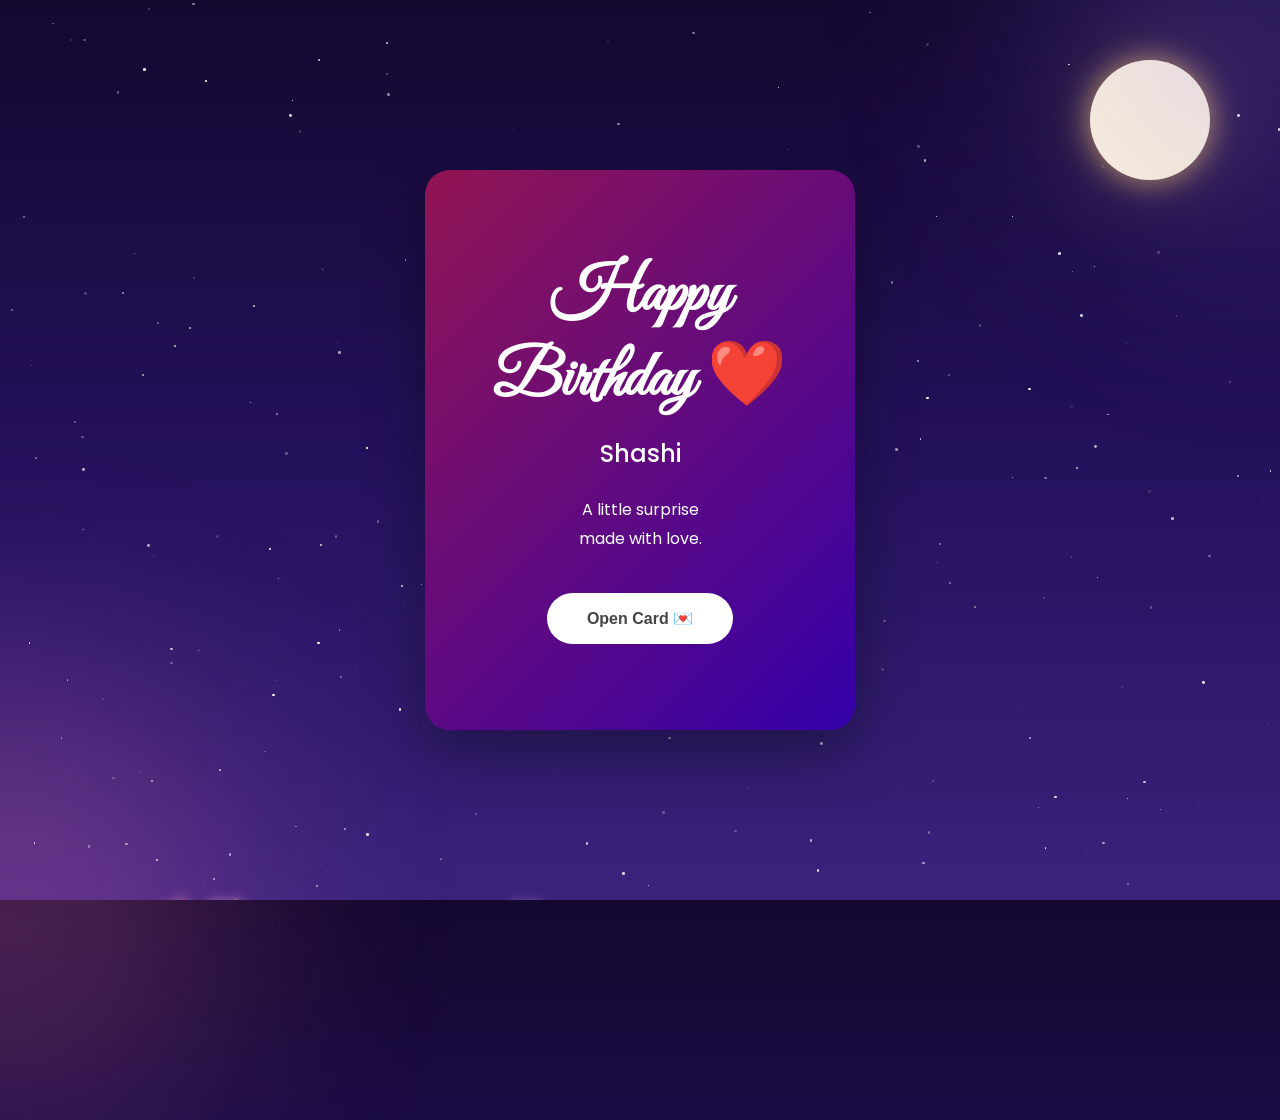
==== page2/page2.html @ 77dc5689 "Add files via upload" ====
<!DOCTYPE html>
<html lang="en">

<head>

    <meta charset="UTF-8">
    <meta name="viewport" content="width=device-width, initial-scale=1.0">

    <title>A Letter For You ❤️</title>

    <link rel="stylesheet" href="page2.css">

    <link rel="preconnect" href="https://fonts.googleapis.com">
    <link rel="preconnect" href="https://fonts.gstatic.com" crossorigin>

    <link href="https://fonts.googleapis.com/css2?family=Great+Vibes&family=Poppins:wght@300;400;500;600&display=swap"
        rel="stylesheet">

</head>

<body>

    <!-- Background -->

    <div id="stars"></div>
    <div id="hearts"></div>
    <div id="shooting-stars"></div>

    <div class="moon"></div>

    <div class="glow glow-left"></div>
    <div class="glow glow-right"></div>

    <!-- Envelope -->

<section class="wrapper">

    <div class="birthday-card" id="card">

        <!-- Front -->

        <div class="card-face card-front">

            <h1>Happy Birthday ❤️</h1>

            <h2>Shashi</h2>

            <p>
                A little surprise<br>
                made with love.
            </p>

            <button id="flipBtn">
                Open Card 💌
            </button>

        </div>

        <!-- Back -->

        <div class="card-face card-back">

            <h1>Happy Birthday ❤️</h1>

            <div id="typedText"></div>

            <div id="poem" class="poem">

                <p>

                    Among a million shining stars,<br>
                    You are the brightest light.<br><br>

                    Among a thousand flowers,<br>
                    You are the sweetest sight.<br><br>

                    Happy Birthday,<br>
                    My Special person❤️

                </p>

            </div>

            <button id="nextBtn">
                Continue 🎂
            </button>

        </div>

    </div>

</section>    <script src="page2.js"></script>

</body>

</html>
---- page2/page2.css ----
/* ==========================================
                THEME
========================================== */

:root{

    --bg1:#14082F;
    --bg2:#24115B;
    --bg3:#3A237D;

    --pink:#921553;
    --pinkLight:#3074b6;

    --lav:#3300aa;

    --gold:#FFD166;

    --white:#ffffff;

}

*{
    margin:0;
    padding:0;
    box-sizing:border-box;
}

body{

    height:100vh;

    overflow:hidden;

    display:flex;
    justify-content:center;
    align-items:center;

    position:relative;

    font-family:"Poppins",sans-serif;

    background:
    linear-gradient(
        180deg,
        var(--bg1),
        var(--bg2),
        var(--bg3)
    );

}

/* ==========================================
            BACKGROUND
========================================== */

#stars,
#hearts,
#shooting-stars{

    position:absolute;

    inset:0;

    pointer-events:none;

    overflow:hidden;

}

/* ---------- Stars ---------- */

.star{

    position:absolute;

    background:white;

    border-radius:50%;

    animation:twinkle linear infinite;

}

@keyframes twinkle{

    0%,100%{

        opacity:.2;

    }

    50%{

        opacity:1;

    }

}

/* ---------- Hearts ---------- */

.heart{

    position:absolute;

    user-select:none;

    text-shadow:
    0 0 12px rgba(255,180,220,.6);

}

/* ---------- Shooting Star ---------- */

.shooting-star{

    position:absolute;

    width:140px;

    height:2px;

    background:
    linear-gradient(to right,#fff,transparent);

    transform:rotate(-35deg);

}

/* ==========================================
                MOON
========================================== */

.moon{

    position:absolute;

    right:70px;

    top:60px;

    width:120px;

    height:120px;

    border-radius:50%;

    background:#FFF7D8;

    box-shadow:

    0 0 30px rgba(255,209,102,.7),

    0 0 90px rgba(255,209,102,.25);

    animation:moonFloat 6s ease-in-out infinite;

}

@keyframes moonFloat{

    50%{

        transform:translateY(-10px);

    }

}

/* ==========================================
                GLOW
========================================== */

.glow{

    position:absolute;

    width:450px;

    height:450px;

    border-radius:50%;

    filter:blur(120px);

    opacity:.25;

}

.glow-left{

    left:-220px;

    bottom:-220px;

    background:#FF77B8;

}

.glow-right{

    right:-220px;

    top:-220px;

    background:#8D68FF;

}

/* ==========================================
              WRAPPER
========================================== */

.wrapper{

    perspective:2000px;

    z-index:5;

}

/* ==========================================
             FLIP CARD
========================================== */

.birthday-card{

    width:430px;

    height:560px;

    position:relative;

    transform-style:preserve-3d;

    transition:1.2s ease;

}

.birthday-card.flip{

    transform:rotateY(180deg);

}

.card-face{

    position:absolute;

    inset:0;

    border-radius:25px;

    overflow:hidden;

    backface-visibility:hidden;

    box-shadow:

    0 25px 60px rgba(0,0,0,.35);

}

/* ==========================================
            FRONT SIDE
========================================== */

.card-front{

    background:

    linear-gradient(
        135deg,
        var(--pink),
        var(--lav)
    );

    display:flex;

    flex-direction:column;

    justify-content:center;

    align-items:center;

    padding:40px;

    color:white;

    text-align:center;

}

.card-front h1{

    font-family:"Great Vibes",cursive;

    font-size:4rem;

    margin-bottom:15px;

}

.card-front h2{

    font-weight:500;

    margin-bottom:25px;

}

.card-front p{

    line-height:1.8;

    margin-bottom:40px;

}

#flipBtn{

    padding:16px 40px;

    border:none;

    border-radius:999px;

    cursor:pointer;

    font-size:1rem;

    font-weight:600;

    color:#444;

    background:white;

    transition:.3s;

}

#flipBtn:hover{

    transform:translateY(-4px);

    box-shadow:

    0 0 25px rgba(255,255,255,.5);

}

/* ==========================================
            BACK SIDE
========================================== */

.card-back{

    transform:rotateY(180deg);

    background:#FFFDF9;

    padding:35px;

    overflow:auto;

}

.card-back h1{

    text-align:center;

    font-family:"Great Vibes",cursive;

    font-size:3rem;

    color:#FF6EA7;

    margin-bottom:25px;

}

/* ==========================================
          LETTER
========================================== */

#typedText{

    color:#444;

    line-height:1.9;

    white-space:pre-wrap;

    min-height:260px;

}

.poem{

    opacity:0;

    transition:1s;

    margin-top:25px;

    color:#666;

    font-style:italic;

    text-align:center;

    line-height:1.8;

}

.poem.show{

    opacity:1;

}

/* ==========================================
           BUTTON
========================================== */

#nextBtn{

    display:block;

    margin:35px auto 0;

    padding:16px 42px;

    border:none;

    border-radius:999px;

    cursor:pointer;

    font-size:1rem;

    font-weight:600;

    color:white;

    background:

    linear-gradient(
        135deg,
        var(--pink),
        var(--lav)
    );

    opacity:0;

    pointer-events:none;

    transition:.4s;

}

#nextBtn.show{

    opacity:1;

    pointer-events:auto;

}

#nextBtn:hover{

    transform:translateY(-4px);

    box-shadow:

    0 0 20px rgba(255,209,102,.5);

}

/* ==========================================
         SCROLLBAR
========================================== */

.card-back::-webkit-scrollbar{

    width:8px;

}

.card-back::-webkit-scrollbar-thumb{

    background:#FFC3DF;

    border-radius:20px;

}

/* ==========================================
          MOBILE
========================================== */

@media(max-width:768px){

    .birthday-card{

        width:330px;

        height:500px;

    }

    .card-front h1{

        font-size:3rem;

    }

    .card-back h1{

        font-size:2.4rem;

    }

    .card-back{

        padding:25px;

    }

    .moon{

        width:80px;
        height:80px;

        right:20px;
        top:20px;

    }

}

@media(max-width:450px){

    .birthday-card{

        width:300px;

        height:460px;

    }

    .card-front h1{

        font-size:2.7rem;

    }

    .card-back h1{

        font-size:2rem;

    }

    #typedText{

        font-size:.9rem;

    }

}
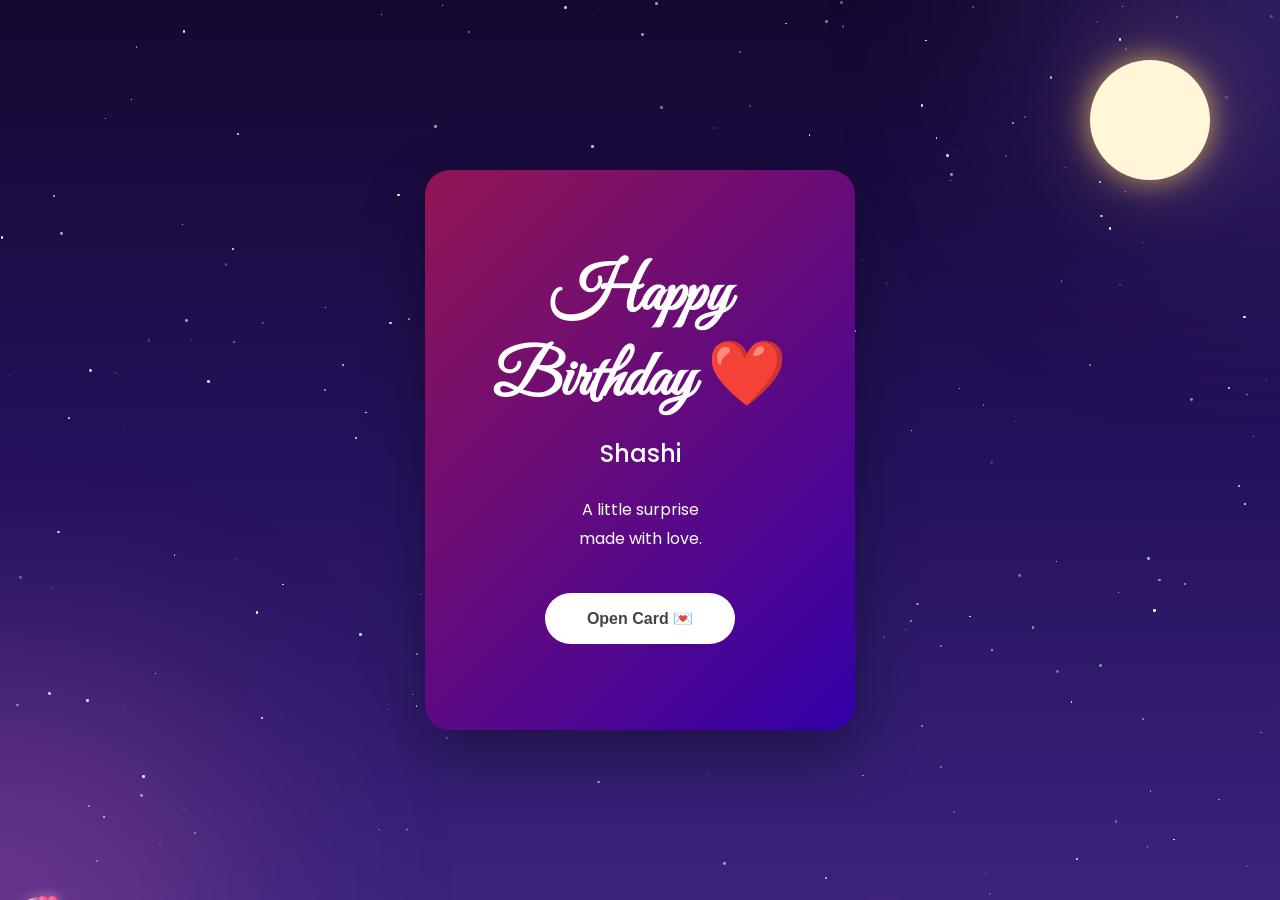
==== commit 0960808d: "Add files via upload" ====
--- a/page2/page2.html
+++ b/page2/page2.html
@@ -68,14 +68,24 @@
 
                 <p>
 
-                    Among a million shining stars,<br>
-                    You are the brightest light.<br><br>
+                    My dear iron women <br>
+                    you are the moon of night<br><br>
 
-                    Among a thousand flowers,<br>
-                    You are the sweetest sight.<br><br>
+                    You came into my world<br>
+                    And filled it with your light<br><br>
 
-                    Happy Birthday,<br>
-                    My Special person❤️
+                    You became my peace<br>
+                    In all my mental fights <br><br>
+
+                    Never thought you will become <br>
+                    The most favourite part of my life <br><br>
+
+                    you always make me feel special <br>
+                    all my sorrows gone away <br><br>
+
+                    i wish you my dear iron women <br>
+                    a very very happy birthday <br><br>
+
 
                 </p>
 
--- a/page2/page2.css
+++ b/page2/page2.css
@@ -19,15 +19,29 @@
 
 }
 
+/* ==========================================
+                RESET
+========================================== */
+
 *{
+
     margin:0;
     padding:0;
     box-sizing:border-box;
-}
-
+
+}
+
+html,
 body{
 
-    height:100vh;
+    width:100%;
+    min-height:100%;
+
+}
+
+body{
+
+    min-height:100dvh;
 
     overflow:hidden;
 
@@ -48,7 +62,6 @@
     );
 
 }
-
 /* ==========================================
             BACKGROUND
 ========================================== */
@@ -57,26 +70,24 @@
 #hearts,
 #shooting-stars{
 
+    position:fixed;
+
+    inset:0;
+
+    overflow:hidden;
+
+    pointer-events:none;
+
+}
+
+.star{
+
     position:absolute;
 
-    inset:0;
-
-    pointer-events:none;
-
-    overflow:hidden;
-
-}
-
-/* ---------- Stars ---------- */
-
-.star{
-
-    position:absolute;
+    border-radius:50%;
 
     background:white;
 
-    border-radius:50%;
-
     animation:twinkle linear infinite;
 
 }
@@ -96,8 +107,6 @@
     }
 
 }
-
-/* ---------- Hearts ---------- */
 
 .heart{
 
@@ -110,8 +119,6 @@
 
 }
 
-/* ---------- Shooting Star ---------- */
-
 .shooting-star{
 
     position:absolute;
@@ -133,134 +140,138 @@
 
 .moon{
 
+    position:fixed;
+
+    top:60px;
+    right:70px;
+
+    width:120px;
+    height:120px;
+
+    border-radius:50%;
+
+    background:#FFF7D8;
+
+    box-shadow:
+        0 0 30px rgba(255,209,102,.7),
+        0 0 90px rgba(255,209,102,.25);
+
+    animation:moonFloat 6s ease-in-out infinite;
+
+    z-index:1;
+
+}
+
+@keyframes moonFloat{
+
+    50%{
+
+        transform:translateY(-10px);
+
+    }
+
+}
+
+/* ==========================================
+                GLOW
+========================================== */
+
+.glow{
+
+    position:fixed;
+
+    width:450px;
+    height:450px;
+
+    border-radius:50%;
+
+    filter:blur(120px);
+
+    opacity:.25;
+
+    z-index:0;
+
+}
+
+.glow-left{
+
+    left:-220px;
+    bottom:-220px;
+
+    background:#FF77B8;
+
+}
+
+.glow-right{
+
+    right:-220px;
+    top:-220px;
+
+    background:#8D68FF;
+
+}
+/* ==========================================
+              WRAPPER
+========================================== */
+
+.wrapper{
+
+    position:relative;
+
+    z-index:5;
+
+    width:100%;
+
+    display:flex;
+    justify-content:center;
+    align-items:center;
+
+    perspective:2000px;
+
+    padding:20px;
+
+}
+
+/* ==========================================
+             FLIP CARD
+========================================== */
+
+.birthday-card{
+
+    position:relative;
+
+    width:min(92vw,430px);
+
+    height:min(560px,82dvh);
+
+    transform-style:preserve-3d;
+
+    transition:transform 1.2s ease;
+
+}
+
+.birthday-card.flip{
+
+    transform:rotateY(180deg);
+
+}
+
+.card-face{
+
     position:absolute;
 
-    right:70px;
-
-    top:60px;
-
-    width:120px;
-
-    height:120px;
-
-    border-radius:50%;
-
-    background:#FFF7D8;
+    inset:0;
+
+    border-radius:25px;
+
+    overflow:hidden;
+
+    backface-visibility:hidden;
 
     box-shadow:
-
-    0 0 30px rgba(255,209,102,.7),
-
-    0 0 90px rgba(255,209,102,.25);
-
-    animation:moonFloat 6s ease-in-out infinite;
-
-}
-
-@keyframes moonFloat{
-
-    50%{
-
-        transform:translateY(-10px);
-
-    }
-
-}
-
-/* ==========================================
-                GLOW
-========================================== */
-
-.glow{
-
-    position:absolute;
-
-    width:450px;
-
-    height:450px;
-
-    border-radius:50%;
-
-    filter:blur(120px);
-
-    opacity:.25;
-
-}
-
-.glow-left{
-
-    left:-220px;
-
-    bottom:-220px;
-
-    background:#FF77B8;
-
-}
-
-.glow-right{
-
-    right:-220px;
-
-    top:-220px;
-
-    background:#8D68FF;
-
-}
-
-/* ==========================================
-              WRAPPER
-========================================== */
-
-.wrapper{
-
-    perspective:2000px;
-
-    z-index:5;
-
-}
-
-/* ==========================================
-             FLIP CARD
-========================================== */
-
-.birthday-card{
-
-    width:430px;
-
-    height:560px;
-
-    position:relative;
-
-    transform-style:preserve-3d;
-
-    transition:1.2s ease;
-
-}
-
-.birthday-card.flip{
-
-    transform:rotateY(180deg);
-
-}
-
-.card-face{
-
-    position:absolute;
-
-    inset:0;
-
-    border-radius:25px;
-
-    overflow:hidden;
-
-    backface-visibility:hidden;
-
-    box-shadow:
-
-    0 25px 60px rgba(0,0,0,.35);
-
-}
-
+        0 25px 60px rgba(0,0,0,.35);
+
+}
 /* ==========================================
             FRONT SIDE
 ========================================== */
@@ -268,7 +279,6 @@
 .card-front{
 
     background:
-
     linear-gradient(
         135deg,
         var(--pink),
@@ -276,50 +286,161 @@
     );
 
     display:flex;
-
     flex-direction:column;
 
     justify-content:center;
-
     align-items:center;
 
-    padding:40px;
+    text-align:center;
 
     color:white;
 
+    padding:35px;
+
+}
+
+.card-front h1{
+
+    font-family:"Great Vibes",cursive;
+
+    font-size:clamp(2.8rem,8vw,4rem);
+
+    margin-bottom:15px;
+
+}
+
+.card-front h2{
+
+    font-weight:500;
+
+    margin-bottom:25px;
+
+}
+
+.card-front p{
+
+    line-height:1.8;
+
+    margin-bottom:40px;
+
+}
+
+/* ==========================================
+                BUTTON
+========================================== */
+
+#flipBtn{
+
+    padding:16px 42px;
+
+    border:none;
+
+    border-radius:999px;
+
+    cursor:pointer;
+
+    font-size:1rem;
+
+    font-weight:600;
+
+    color:#444;
+
+    background:white;
+
+    transition:.3s;
+
+}
+
+#flipBtn:hover{
+
+    transform:translateY(-4px);
+
+    box-shadow:
+    0 0 25px rgba(255,255,255,.5);
+
+}
+
+/* ==========================================
+            BACK SIDE
+========================================== */
+
+.card-back{
+
+    transform:rotateY(180deg);
+
+    background:#FFFDF9;
+
+    padding:30px;
+
+    overflow-y:auto;
+
+}
+
+.card-back h1{
+
     text-align:center;
 
-}
-
-.card-front h1{
-
     font-family:"Great Vibes",cursive;
 
-    font-size:4rem;
-
-    margin-bottom:15px;
-
-}
-
-.card-front h2{
-
-    font-weight:500;
+    font-size:clamp(2.2rem,7vw,3rem);
+
+    color:#FF6EA7;
 
     margin-bottom:25px;
 
 }
 
-.card-front p{
+/* ==========================================
+                LETTER
+========================================== */
+
+#typedText{
+
+    color:#444;
+
+    line-height:1.9;
+
+    white-space:pre-wrap;
+
+    min-height:240px;
+
+}
+
+.poem{
+
+    opacity:0;
+
+    transition:1s;
+
+    margin-top:25px;
+
+    color:#666;
+
+    font-style:italic;
+
+    text-align:center;
 
     line-height:1.8;
 
-    margin-bottom:40px;
-
-}
-
-#flipBtn{
-
-    padding:16px 40px;
+}
+
+.poem.show{
+
+    opacity:1;
+
+}
+
+/* ==========================================
+              NEXT BUTTON
+========================================== */
+
+#nextBtn{
+
+    display:block;
+
+    margin:35px auto 0;
+
+    padding:16px 42px;
 
     border:none;
 
@@ -331,120 +452,9 @@
 
     font-weight:600;
 
-    color:#444;
-
-    background:white;
-
-    transition:.3s;
-
-}
-
-#flipBtn:hover{
-
-    transform:translateY(-4px);
-
-    box-shadow:
-
-    0 0 25px rgba(255,255,255,.5);
-
-}
-
-/* ==========================================
-            BACK SIDE
-========================================== */
-
-.card-back{
-
-    transform:rotateY(180deg);
-
-    background:#FFFDF9;
-
-    padding:35px;
-
-    overflow:auto;
-
-}
-
-.card-back h1{
-
-    text-align:center;
-
-    font-family:"Great Vibes",cursive;
-
-    font-size:3rem;
-
-    color:#FF6EA7;
-
-    margin-bottom:25px;
-
-}
-
-/* ==========================================
-          LETTER
-========================================== */
-
-#typedText{
-
-    color:#444;
-
-    line-height:1.9;
-
-    white-space:pre-wrap;
-
-    min-height:260px;
-
-}
-
-.poem{
-
-    opacity:0;
-
-    transition:1s;
-
-    margin-top:25px;
-
-    color:#666;
-
-    font-style:italic;
-
-    text-align:center;
-
-    line-height:1.8;
-
-}
-
-.poem.show{
-
-    opacity:1;
-
-}
-
-/* ==========================================
-           BUTTON
-========================================== */
-
-#nextBtn{
-
-    display:block;
-
-    margin:35px auto 0;
-
-    padding:16px 42px;
-
-    border:none;
-
-    border-radius:999px;
-
-    cursor:pointer;
-
-    font-size:1rem;
-
-    font-weight:600;
-
     color:white;
 
     background:
-
     linear-gradient(
         135deg,
         var(--pink),
@@ -472,13 +482,12 @@
     transform:translateY(-4px);
 
     box-shadow:
-
     0 0 20px rgba(255,209,102,.5);
 
 }
 
 /* ==========================================
-         SCROLLBAR
+            SCROLLBAR
 ========================================== */
 
 .card-back::-webkit-scrollbar{
@@ -494,18 +503,23 @@
     border-radius:20px;
 
 }
-
-/* ==========================================
-          MOBILE
-========================================== */
-
-@media(max-width:768px){
+/* ==========================================
+                MOBILE
+========================================== */
+
+@media (max-width:768px){
 
     .birthday-card{
 
-        width:330px;
-
-        height:500px;
+        width:min(92vw,360px);
+
+        height:min(78dvh,520px);
+
+    }
+
+    .card-front{
+
+        padding:28px;
 
     }
 
@@ -515,15 +529,35 @@
 
     }
 
+    .card-front h2{
+
+        font-size:1.1rem;
+
+    }
+
+    .card-front p{
+
+        font-size:.95rem;
+
+    }
+
+    .card-back{
+
+        padding:24px;
+
+    }
+
     .card-back h1{
 
         font-size:2.4rem;
 
     }
 
-    .card-back{
-
-        padding:25px;
+    #typedText{
+
+        font-size:.95rem;
+
+        line-height:1.8;
 
     }
 
@@ -532,26 +566,58 @@
         width:80px;
         height:80px;
 
+        top:25px;
         right:20px;
-        top:20px;
-
-    }
-
-}
-
-@media(max-width:450px){
+
+    }
+
+}
+
+@media (max-width:480px){
+
+    .wrapper{
+
+        padding:15px;
+
+    }
 
     .birthday-card{
 
-        width:300px;
-
-        height:460px;
+        width:92vw;
+
+        height:75dvh;
+
+        min-height:450px;
+
+    }
+
+    .card-front{
+
+        padding:22px;
 
     }
 
     .card-front h1{
 
-        font-size:2.7rem;
+        font-size:2.6rem;
+
+    }
+
+    .card-front h2{
+
+        font-size:1rem;
+
+    }
+
+    .card-front p{
+
+        font-size:.9rem;
+
+    }
+
+    .card-back{
+
+        padding:20px;
 
     }
 
@@ -559,12 +625,34 @@
 
         font-size:2rem;
 
+        margin-bottom:18px;
+
     }
 
     #typedText{
 
         font-size:.9rem;
 
+        min-height:200px;
+
+    }
+
+    #flipBtn,
+    #nextBtn{
+
+        width:100%;
+
+        max-width:220px;
+
+        padding:14px 20px;
+
+    }
+
+    .moon{
+
+        width:70px;
+        height:70px;
+
     }
 
 }
